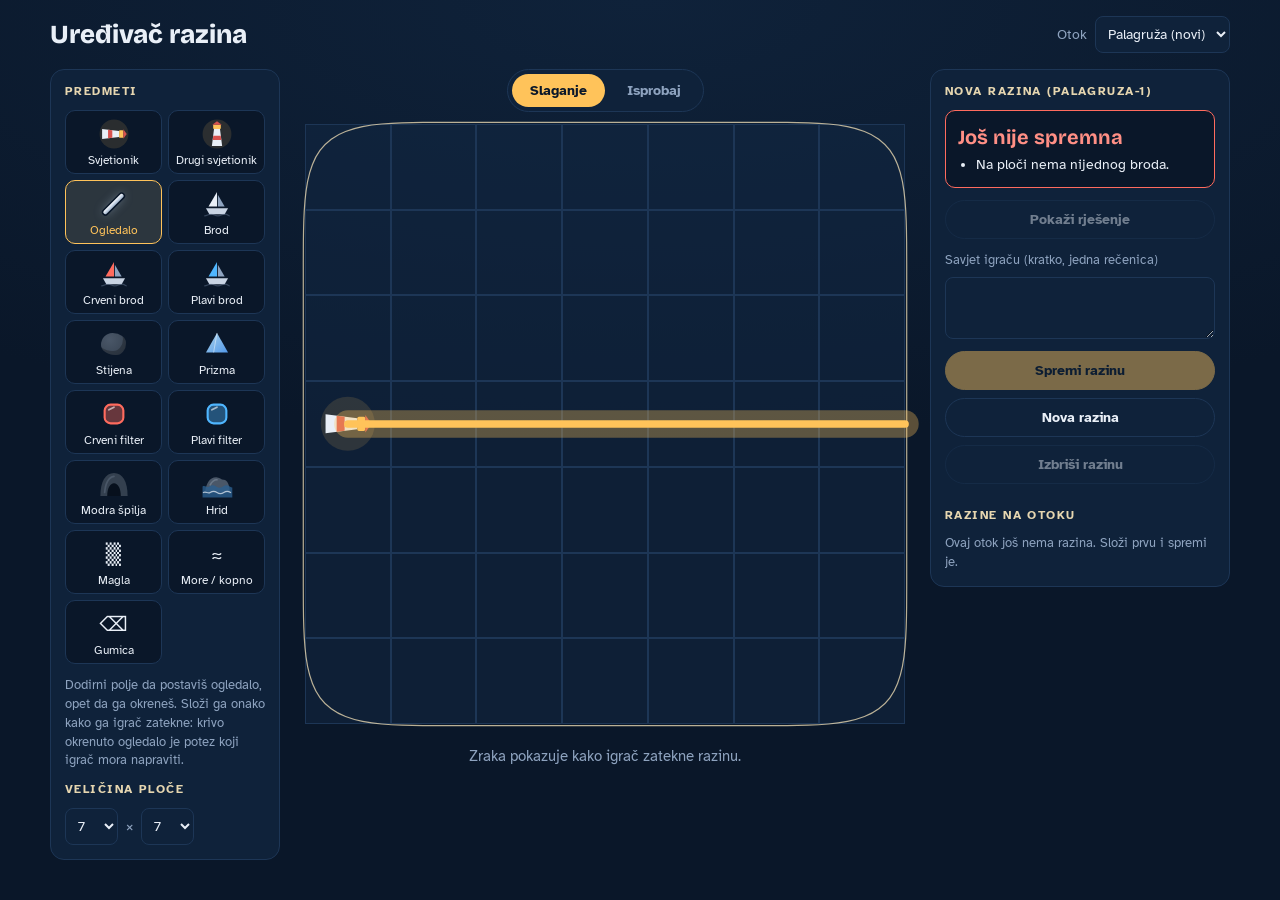
==== tools/urednik.html @ 580f1f71 "Otok Lastovo (dva svjetionika), uređivač razina i pet poboljšanja tijeka igre - Lastovo: 14 razina s" ====
<!doctype html>
<html lang="hr">
<head>
<meta charset="utf-8">
<meta name="viewport" content="width=device-width, initial-scale=1">
<title>Pharos: uređivač razina</title>
<link rel="stylesheet" href="https://fonts.googleapis.com/css2?family=Bricolage+Grotesque:opsz,wght@12..96,600;12..96,800&family=Atkinson+Hyperlegible:wght@400;700&display=swap">
<link rel="stylesheet" href="../style.css">
<style>
/* Tri stupca na računalu (predmeti, ploča, razina), jedan ispod drugog na mobitelu */
body{height:auto;min-height:100%;padding-block:16px 40px}
.ed{max-width:1180px;margin:0 auto;display:flex;flex-direction:column;gap:16px}
.ed-top{display:flex;flex-wrap:wrap;align-items:center;gap:12px 20px}
.ed-top h1{font-size:26px;margin:0;flex:1 1 auto}
.ed-top label{display:flex;align-items:center;gap:8px;color:var(--muted);font-size:14px}
select,textarea{font:inherit;color:var(--foam);background:var(--sea-2);border:1px solid var(--line);border-radius:8px;padding:8px}
.ed-main{display:grid;grid-template-columns:230px minmax(0,1fr) 300px;gap:20px;align-items:start}
.panel{background:var(--sea-2);border:1px solid var(--line);border-radius:14px;padding:14px;display:flex;flex-direction:column;gap:12px;min-width:0}
.panel h2{font:700 12px var(--body);letter-spacing:.12em;text-transform:uppercase;color:var(--sand);margin:0}
.palette{display:grid;grid-template-columns:1fr 1fr;gap:6px}
.tool{display:flex;flex-direction:column;align-items:center;gap:2px;padding:6px 2px;border:1px solid var(--line);border-radius:10px;background:var(--sea);color:var(--foam);font:12px var(--body);cursor:pointer;min-width:0;text-align:center}
.tool:hover{border-color:var(--muted)}
.tool[aria-pressed="true"]{border-color:var(--beam);background:#ffc35a1f;color:var(--beam)}
.tool:focus-visible,.modes button:focus-visible,.lv:focus-visible{outline:2px solid var(--beam);outline-offset:2px}
.tool i{width:34px;height:34px;display:grid;place-items:center;font-style:normal;position:relative}
.tool .icon{width:100%;height:100%}
.tool .mirror{width:80%;height:12%}
.tool .rock{width:74%;height:66%}
.tool .glyph{font-size:20px}
.help{margin:0;color:var(--muted);font-size:13px;line-height:1.45;min-height:5.8em}
.sizes{display:flex;gap:8px;align-items:center;color:var(--muted);font-size:14px}
.modes{display:flex;gap:4px;background:var(--sea-2);border:1px solid var(--line);border-radius:999px;padding:4px;width:max-content;margin:0 auto 12px}
.modes button{border:0;background:none;color:var(--muted);font:700 14px var(--body);padding:8px 18px;border-radius:999px;cursor:pointer}
.modes button[aria-pressed="true"]{background:var(--beam);color:var(--sea)}
.ed-board{position:relative;width:100%;max-width:min(100%,600px);margin:0 auto;touch-action:none;user-select:none}
.ed-grid{position:absolute;inset:0;display:grid}
.ed-grid .cell{cursor:pointer}
.ed-grid .cell:hover{background:#1a3556}
.ed-grid .off{background:none;border:.5px dashed #1d365666}
.ed-grid .off:hover{background:#1d365633}
.ed-grid .afog::before{content:"";position:absolute;inset:0;background:repeating-linear-gradient(45deg,#a9bbd166 0 5px,#a9bbd133 5px 10px);pointer-events:none}
.ed-grid .solve{box-shadow:inset 0 0 0 3px var(--beam)}
.ed-overlay{position:absolute;inset:0;width:100%;height:100%;pointer-events:none;overflow:visible}
.ed-overlay .shore{fill:none;stroke:var(--sand);stroke-width:1.2px;vector-effect:non-scaling-stroke;stroke-opacity:.8}
.ed-overlay polyline{fill:none;stroke-linecap:round;stroke-linejoin:round}
.play-info{margin-top:12px;display:flex;flex-wrap:wrap;gap:10px;align-items:center;justify-content:center;color:var(--muted);min-height:40px;text-align:center}
.play-info b{color:var(--foam)}
.status{border-radius:10px;padding:12px;line-height:1.4;font-size:14px;background:var(--sea);border:1px solid var(--line)}
.status b{display:block;font-family:var(--display);font-size:20px;margin-bottom:2px}
.status.good{border-color:#4f9d6b}.status.good b{color:#7fd39b}
.status.bad{border-color:#ff6b5e}.status.bad b{color:#ff8f85}
.status ul{margin:4px 0 0;padding-left:18px}
textarea{width:100%;resize:vertical;min-height:62px}
.stack{display:flex;flex-direction:column;gap:8px}
.stack .btn{width:100%}
.btn:disabled{opacity:.45;cursor:default}
.levels{display:flex;flex-direction:column;gap:4px;max-height:280px;overflow:auto}
.lv-row{display:flex;gap:4px;align-items:center}
.lv{flex:1;min-width:0;text-align:left;padding:7px 10px;border-radius:8px;border:1px solid var(--line);background:var(--sea);color:var(--foam);font:14px var(--body);cursor:pointer}
.lv[aria-current="true"]{border-color:var(--beam);color:var(--beam)}
.lv small{color:var(--muted)}
.arrow{width:30px;height:32px;border-radius:8px;border:1px solid var(--line);background:var(--sea);color:var(--foam);cursor:pointer;padding:0}
.arrow:disabled{opacity:.3;cursor:default}
.note{margin:0;font-size:13px;color:var(--muted);line-height:1.45}
.note.ok{color:#7fd39b}.note.err{color:#ff8f85}
@media (max-width:980px){ .ed-main{grid-template-columns:1fr} .palette{grid-template-columns:repeat(auto-fill,minmax(74px,1fr))} .help{min-height:0} .ed-center{order:-1} }
</style>
</head>
<body>
<div class="ed">
  <header class="ed-top">
    <h1>Uređivač razina</h1>
    <label>Otok <select id="islandSel"></select></label>
  </header>
  <div class="ed-main">
    <aside class="panel">
      <h2>Predmeti</h2>
      <div class="palette" id="palette"></div>
      <p class="help" id="toolHelp"></p>
      <h2>Veličina ploče</h2>
      <div class="sizes">
        <select id="sizeW" aria-label="Širina"></select> × <select id="sizeH" aria-label="Visina"></select>
      </div>
    </aside>
    <main class="ed-center">
      <div class="modes">
        <button id="modeBuild" aria-pressed="true">Slaganje</button>
        <button id="modePlay" aria-pressed="false">Isprobaj</button>
      </div>
      <div class="ed-board" id="board">
        <div class="ed-grid" id="grid"></div>
        <svg class="ed-overlay" id="coastLayer" preserveAspectRatio="none" aria-hidden="true"></svg>
        <svg class="ed-overlay" id="beamLayer" preserveAspectRatio="none" aria-hidden="true"></svg>
      </div>
      <div class="play-info" id="playInfo"></div>
    </main>
    <aside class="panel">
      <h2 id="levelTitle">Nova razina</h2>
      <div class="status" id="status" aria-live="polite"></div>
      <button class="btn" id="showSol">Pokaži rješenje</button>
      <label class="stack"><span class="note">Savjet igraču (kratko, jedna rečenica)</span>
        <textarea id="hintBox" maxlength="120"></textarea></label>
      <div class="stack">
        <button class="btn primary" id="saveBtn">Spremi razinu</button>
        <button class="btn" id="newBtn">Nova razina</button>
        <button class="btn" id="delBtn">Izbriši razinu</button>
      </div>
      <p class="note" id="saveNote"></p>
      <h2>Razine na otoku</h2>
      <div class="levels" id="levels"></div>
    </aside>
  </div>
</div>
<script src="../js/islands.js"></script>
<script src="../js/engine.js"></script>
<script src="urednik.js"></script>
</body>
</html>
---- style.css ----
*,*::before,*::after{box-sizing:border-box}
body{margin:0}
[hidden]{display:none!important}
:root{padding-top:env(safe-area-inset-top,0px);padding-bottom:env(safe-area-inset-bottom,0px)}

/* Layout: one-screen night harbour — header, square sea grid, controls; beam drawn as SVG over the grid */
:root{
  --sea:#0a1729; --sea-2:#0f223a; --cell:#13294480; --line:#1d3656;
  --beam:#ffc35a; --beam-soft:#ffc35a55; --foam:#e9eff7; --muted:#8ea3bf;
  --stone:#34404f; --stone-hi:#4a5768; --hull:#c9d4e3; --sail:#e9eff7;
  --sand:#e6d6b0; --sand-dim:#e6d6b04d;
  --display:"Bricolage Grotesque", "Trebuchet MS", system-ui, sans-serif;
  --body:"Atkinson Hyperlegible", system-ui, -apple-system, sans-serif;
  color-scheme:dark;
}
html,body{height:100%}
body{background:radial-gradient(120% 70% at 50% 0%, var(--sea-2), var(--sea) 70%);background-color:var(--sea);color:var(--foam);font-family:var(--body);font-size:15px;
  padding-left:max(16px, env(safe-area-inset-left, 0px));padding-right:max(16px, env(safe-area-inset-right, 0px));padding-block:18px;box-sizing:border-box}
.wrap{max-width:460px;margin:0 auto;display:flex;flex-direction:column;gap:16px}
.screen{display:flex;flex-direction:column;gap:16px}
header{display:flex;justify-content:space-between;align-items:flex-end;gap:12px}
.eyebrow{font-size:12px;letter-spacing:.14em;text-transform:uppercase;color:var(--muted)}
h1{font-family:var(--display);font-weight:800;font-size:30px;line-height:1;margin:4px 0 0;text-wrap:balance}
.stats{display:flex;gap:14px;text-align:right;font-variant-numeric:tabular-nums}
.stat b{display:block;font-family:var(--display);font-size:22px;font-weight:600}
.stat span{font-size:11px;letter-spacing:.1em;text-transform:uppercase;color:var(--muted)}
.board{position:relative;width:100%;max-width:100%;border-radius:14px;overflow:hidden;background:var(--sea);
  box-shadow:0 0 0 1px var(--line), 0 20px 50px #0008}
.grid{position:absolute;inset:var(--py,0) var(--px,0);display:grid}
/* Ploča u obliku otoka: mreža odrezana po obali, tanka linija pijeska i iscrtkana linija dubine kao na karti */
.board.shaped{background:none;box-shadow:none;overflow:visible}
.board.shaped .grid{background:var(--sea)}
.cell.off{border-color:transparent}
svg.coast{position:absolute;inset:0;width:100%;height:100%;pointer-events:none;overflow:visible}
.coast .shore{fill:none;stroke:var(--sand);stroke-width:1.2px;vector-effect:non-scaling-stroke;stroke-opacity:.8}
.coast .contour{fill:none;stroke:var(--sand-dim);stroke-width:1px;vector-effect:non-scaling-stroke;stroke-dasharray:3 4}
.cell{border:.5px solid var(--line);background:var(--cell);display:grid;place-items:center;position:relative;padding:0;margin:0;color:inherit;font:inherit}
button.cell{cursor:pointer;-webkit-tap-highlight-color:transparent}
button.cell:hover{background:#1a3556}
button.cell:focus-visible{outline:2px solid var(--beam);outline-offset:-3px}
.mirror{width:78%;height:12%;border-radius:4px;background:linear-gradient(180deg,#f4f8ff,#9fb3cc);box-shadow:0 0 0 1.5px #0a1729, 0 0 10px #bcd3f088;transition:transform .28s cubic-bezier(.3,1.4,.5,1)}
button.cell::after{content:"";position:absolute;width:22%;aspect-ratio:1;border-radius:50%;border:1.5px dashed #8ea3bf66;pointer-events:none}
.rock{width:74%;height:66%;background:radial-gradient(circle at 35% 30%, var(--stone-hi), var(--stone));border-radius:46% 54% 40% 60% / 55% 45% 55% 45%;box-shadow:inset -3px -4px 0 #0004}
.icon{width:76%;height:76%}
.boat{--bc:var(--beam)}
.boat svg{transition:filter .4s}
.boat.lit svg{filter:drop-shadow(0 0 8px var(--bc))}
.boat.lit .sail{fill:var(--bc)}
@media (prefers-reduced-motion:no-preference){ .boat.wrong svg{animation:rock .5s ease-in-out infinite alternate} }
.boat.wrong::before{content:"";position:absolute;inset:14%;border-radius:50%;border:2px solid var(--bc);opacity:.6}
/* Brod dobije svjetlo: zaljulja se. Pobjeda: brodovi uplove uz val oko sebe, zraka zasja jače */
.board.won .beams .glow{stroke-width:.5;opacity:.5}
@media (prefers-reduced-motion:no-preference){
  .boat.arrive svg{animation:bob .7s ease-out}
  .board.won .boat.lit svg{animation:sail 1.2s ease-in-out both}
  .board.won .boat.lit::after{content:"";position:absolute;inset:18%;border-radius:50%;border:2px solid var(--bc);pointer-events:none;animation:ripple 1.1s ease-out both}
  .board.won .beams .glow{animation:swell 1.2s ease-out both}
}
@keyframes bob{30%{transform:translateY(-8%) rotate(-5deg)}65%{transform:translateY(3%) rotate(3deg)}}
@keyframes sail{25%{transform:translate(-4%,-6%) rotate(-5deg) scale(1.08)}55%{transform:translate(3%,2%) rotate(3deg) scale(1.12)}100%{transform:scale(1.1)}}
@keyframes ripple{from{opacity:.9;transform:scale(.6)}to{opacity:0;transform:scale(1.9)}}
@keyframes swell{from{stroke-width:.32;opacity:.33}}
@keyframes rock{from{transform:rotate(-6deg)}to{transform:rotate(6deg)}}
/* Magla: mekani oblaci preko polja; nestanu kad ih zraka dotakne */
.fog .mist{position:absolute;inset:-1px;pointer-events:none;transition:opacity .8s ease;
  background:radial-gradient(60% 45% at 30% 35%,#c9d4e3b3,#c9d4e300 70%),radial-gradient(55% 50% at 72% 62%,#a9bbd1a6,#a9bbd100 70%),#8ea3bf59;
  -webkit-backdrop-filter:blur(4px);backdrop-filter:blur(4px)}
.fog.clear .mist{opacity:0}
button.cell:disabled{cursor:default}
button.cell:disabled::after{display:none}
@media (prefers-reduced-motion:no-preference){ .fog:not(.clear) .mist{animation:mist 7s ease-in-out infinite alternate} }
@keyframes mist{to{background-position:12% 8%,-10% -6%,0 0}}
/* Hrid: u plimi je kamen pod morem (blijed, more visoko), u oseci izroni */
.reef .stone{opacity:.28;transition:opacity .5s}
.reef .sea,.reef .foam{transform:translateY(-5px);transition:transform .6s ease}
.reef.up .stone{opacity:1}
.reef.up .sea,.reef.up .foam{transform:translateY(4px)}
.tide{margin:0;font-size:13px;color:var(--muted);line-height:1.45;padding:8px 12px;border-radius:10px;background:#2b5f8f26;border:1px solid #2b5f8f66}
.tide b{color:#7fbfff}
.tide.low{background:#4a576826;border-color:var(--line)}
.tide.low b{color:var(--sand)}
/* Pomoć: označeno ogledalo pulsira toplim prstenom */
button.cell.hinted{box-shadow:inset 0 0 0 2px var(--beam)}
@media (prefers-reduced-motion:no-preference){ button.cell.hinted{animation:hintPulse 1.1s ease-in-out infinite} }
@keyframes hintPulse{50%{box-shadow:inset 0 0 0 2px var(--beam),inset 0 0 18px #ffc35a66}}
.cave .mouth{transition:fill .4s}
.cave svg{transition:filter .4s}
.cave.lit .mouth{fill:#2f8fe0}
.cave.lit svg{filter:drop-shadow(0 0 6px #4fb6ff)}
svg.beams{position:absolute;inset:var(--py,0) var(--px,0);width:calc(100% - 2*var(--px,0%));height:calc(100% - 2*var(--py,0%));pointer-events:none;overflow:visible}
.beams polyline{fill:none;stroke-linecap:round;stroke-linejoin:round}
.glow{stroke-width:.32;opacity:.33}
.core{stroke-width:.09}
@media (prefers-reduced-motion:no-preference){ .core{animation:flicker 2.4s ease-in-out infinite} }
@keyframes flicker{50%{opacity:.82}}
.hint{color:var(--muted);line-height:1.45;margin:0;min-height:2.9em}
/* Ekran razine: HUD gore, ploča okomito centrirana i gotovo od ruba do ruba, savjet i pomoć dolje */
html,body{overflow-x:clip}
#game.screen{min-height:calc(100dvh - 36px);gap:12px}
.hud{align-items:center}
.hud h1{font-size:24px}
.hud-right{display:flex;align-items:center;gap:8px}
.count{display:flex;flex-direction:column;align-items:flex-end;margin-right:2px;font-variant-numeric:tabular-nums}
.count b{font-family:var(--display);font-size:22px;font-weight:600;line-height:1}
.count small{font-size:14px;color:var(--muted)}
.count>span{font-size:10px;letter-spacing:.1em;text-transform:uppercase;color:var(--muted)}
.stage{flex:1;display:flex;align-items:center;justify-content:center;margin-inline:calc(-1 * max(16px, env(safe-area-inset-left, 0px)))}
@media (min-width:500px){ .stage{margin-inline:0} }
.stage .board{width:100%}
.below{display:flex;flex-direction:column;align-items:center;gap:10px;text-align:center}
.below .tide{text-align:left;width:100%}
.btn.help{display:inline-flex;align-items:center;gap:6px;padding:8px 14px;font-size:13px}
.pause-btns{display:flex;flex-direction:column;gap:10px}
.tip{text-align:center}
.tip h2{margin-bottom:8px}
.tip p{margin:0 0 16px}
.tip-icon{width:76px;height:76px;margin:0 auto 10px;border-radius:20px;background:var(--cell);border:1px solid var(--line);display:grid;place-items:center;overflow:hidden}
.tip-icon .icon{width:80%;height:80%}
.tip-icon .mirror{width:70%;height:10%}
.tip-icon .fog-chip{display:block;width:100%;height:100%;background:radial-gradient(60% 45% at 30% 35%,#c9d4e3b3,#c9d4e300 70%),radial-gradient(55% 50% at 72% 62%,#a9bbd1a6,#a9bbd100 70%),#8ea3bf59}
.controls{display:flex;gap:10px;align-items:center;justify-content:space-between;flex-wrap:wrap}
.btn{font-family:var(--body);font-weight:700;font-size:14px;border-radius:999px;padding:10px 18px;border:1px solid var(--line);background:var(--sea-2);color:var(--foam);cursor:pointer}
.btn:hover{border-color:var(--muted)}
.btn:focus-visible{outline:2px solid var(--beam);outline-offset:2px}
.btn.primary{background:var(--beam);color:var(--sea);border-color:var(--beam)}
.dots{display:flex;flex-wrap:wrap;gap:8px;flex:1 1 100%}
.dot{width:30px;height:30px;border-radius:50%;border:1px solid var(--line);background:transparent;color:var(--muted);font:700 12px var(--body);cursor:pointer}
.dot.cur{border-color:var(--beam);color:var(--beam)}
.dot.done{background:#ffc35a22;color:var(--beam)}
.dot:disabled{opacity:.35;cursor:default}
.win{position:absolute;inset:0;display:grid;place-items:center;background:#0a1729d9;backdrop-filter:blur(3px);text-align:center;padding:20px}
.win h2{font-family:var(--display);font-weight:800;font-size:26px;margin:0 0 6px}
.win p{margin:0 0 14px;color:var(--muted)}
.stars{font-size:30px;letter-spacing:6px;color:var(--beam);margin-bottom:14px}
.stars .off{color:#ffffff22}
.legend{display:flex;gap:16px;flex-wrap:wrap;font-size:12px;color:var(--muted)}
.legend i{display:inline-block;width:10px;height:10px;border-radius:2px;margin-right:6px;vertical-align:-1px}

/* Karta: pomorska karta u liniji boje pijeska na mornarsko plavoj; jedina topla boja je svjetlo */
/* Početni izbornik: cijeli ekran, logo s lampom, gumbi, valovi linijom pijeska */
.start{position:fixed;inset:0;z-index:5;display:grid;place-items:center;overflow:hidden;padding:24px 16px calc(24px + env(safe-area-inset-bottom,0px));
  background:radial-gradient(120% 70% at 50% 0%, var(--sea-2), var(--sea) 70%);background-color:var(--sea)}
.start-inner{position:relative;z-index:1;width:min(100%,420px);display:flex;flex-direction:column;align-items:center;gap:16px;text-align:center}
.logo-wrap{position:relative;width:min(94%,380px)}
.logo{display:block;width:100%;height:auto;position:relative}
.lamp,.sweep{position:absolute;left:12.6%;top:39.1%;pointer-events:none}
.lamp{width:30%;aspect-ratio:1;translate:-50% -50%;border-radius:50%;background:radial-gradient(circle,#fff6d8 0 5%,#ffc35a88 16%,#ffc35a00 62%)}
.sweep{width:260vmax;height:44vmax;translate:0 -50%;transform-origin:0 50%;rotate:-6deg;opacity:0;
  clip-path:polygon(0 49.5%,100% 0,100% 100%,0 50.5%);background:linear-gradient(90deg,#ffe2a0dd,#ffc35a44 25%,#ffc35a00 55%)}
.tagline{margin:0;color:var(--sand);font-size:15px}
.menu{display:flex;flex-direction:column;gap:10px;width:min(100%,260px)}
.btn.big{font-size:17px;padding:14px 18px}
.progress{margin:0;min-height:1.2em;color:var(--muted);font-size:13px;font-variant-numeric:tabular-nums}
.waves{position:absolute;left:-10%;bottom:7%;width:120%;height:60px}
.waves path{fill:none;stroke:var(--sand-dim);stroke-width:1;vector-effect:non-scaling-stroke}
@media (prefers-reduced-motion:no-preference){
  .lamp{animation:flicker 2.4s ease-in-out infinite}
  .waves{animation:drift 9s ease-in-out infinite alternate}
  .intro .lamp{animation:lampOn .7s .2s both, flicker 2.4s 1s ease-in-out infinite}
  .intro .sweep{animation:sweep 1.7s .35s cubic-bezier(.45,0,.2,1) both}
  .intro .logo{animation:logoIn .7s 1.35s ease-out both}
  .intro .tagline{animation:rise .5s 1.9s both}
  .intro .menu>*{animation:rise .5s 2s both}
  .intro .menu>:nth-child(2){animation-delay:2.1s}
  .intro .menu>:nth-child(3){animation-delay:2.2s}
  .intro .menu>:nth-child(4){animation-delay:2.3s}
  .intro .menu>:nth-child(5){animation-delay:2.4s}
  .intro .menu>:nth-child(6){animation-delay:2.5s}
  .intro .progress{animation:rise .5s 2.6s both}
  .intro .waves{animation:fadeIn 1.2s .6s both, drift 9s 1.8s ease-in-out infinite alternate}
}
@keyframes lampOn{from{opacity:0;scale:.2}to{opacity:1;scale:1}}
@keyframes sweep{0%{rotate:-200deg;opacity:0}15%{opacity:.9}75%{rotate:-6deg;opacity:.9}100%{rotate:-6deg;opacity:0}}
@keyframes logoIn{from{opacity:0;scale:.94;filter:blur(4px)}to{opacity:1;scale:1;filter:none}}
@keyframes rise{from{opacity:0;translate:0 12px}to{opacity:1;translate:0 0}}
@keyframes fadeIn{from{opacity:0}}
@keyframes drift{to{translate:-6% 0}}

/* Prozori "Kako se igra" i "O igri" */
.sheet{width:min(100% - 32px,400px);max-height:85dvh;border:1px solid var(--line);border-radius:16px;background:var(--sea-2);color:var(--foam);padding:20px;font-family:var(--body)}
.sheet::backdrop{background:#0a1729cc;backdrop-filter:blur(2px)}
.sheet h2{font-family:var(--display);font-weight:800;font-size:24px;margin:0 0 14px}
.sheet p{margin:0 0 10px;color:var(--muted);line-height:1.5}
.sheet .credit{color:var(--sand);margin-bottom:16px}
.switches{display:flex;flex-direction:column;gap:4px;margin:0 0 18px}
.switch{display:flex;align-items:center;justify-content:space-between;gap:14px;padding:10px 0;border-bottom:.5px solid var(--line);cursor:pointer;color:var(--muted);font-size:13px;line-height:1.35}
.switch b{display:block;color:var(--foam);font-size:15px}
.switch input{appearance:none;flex:none;width:46px;height:28px;border-radius:999px;background:var(--line);position:relative;cursor:pointer;margin:0;transition:background .2s}
.switch input::after{content:"";position:absolute;top:3px;left:3px;width:22px;height:22px;border-radius:50%;background:var(--foam);transition:translate .2s}
.switch input:checked{background:var(--beam)}
.switch input:checked::after{translate:18px 0;background:var(--sea)}
.switch input:focus-visible{outline:2px solid var(--beam);outline-offset:2px}
.rules{list-style:none;padding:0;margin:0 0 18px;display:flex;flex-direction:column;gap:12px}
.rules li{display:flex;gap:12px;align-items:center;line-height:1.4;color:var(--muted)}
.rules b{color:var(--foam)}
.rules i{flex:none;width:36px;height:36px;border-radius:8px;background:var(--cell);border:.5px solid var(--line);display:grid;place-items:center;font-style:normal;color:var(--beam);font-size:18px}
.rules i .icon{width:84%;height:84%}
.rules i .fog-chip{width:100%;height:100%;border-radius:8px;background:radial-gradient(60% 45% at 30% 35%,#c9d4e3b3,#c9d4e300 70%),radial-gradient(55% 50% at 72% 62%,#a9bbd1a6,#a9bbd100 70%),#8ea3bf59}
.rules i .bulb,#helpBtn svg{width:18px;height:18px;fill:none;stroke:var(--beam);stroke-width:1.8;stroke-linecap:round;stroke-linejoin:round}
.rules i .reef-up .stone{opacity:1}
.ctrl-btns{display:flex;gap:8px;flex-wrap:wrap}
#helpBtn{display:inline-flex;align-items:center;gap:6px}
.rules i .mirror{width:80%;height:13%}
.titlebar{display:flex;align-items:flex-end;gap:10px}
.back{width:40px;height:40px;border-radius:50%;border:1px solid var(--line);background:transparent;color:var(--foam);cursor:pointer;flex:none;padding:0;display:grid;place-items:center;-webkit-tap-highlight-color:transparent}
.back svg{width:20px;height:20px;fill:none;stroke:currentColor;stroke-width:2;stroke-linecap:round;stroke-linejoin:round}
.back:hover{border-color:var(--muted)}
.back:focus-visible{outline:2px solid var(--beam);outline-offset:2px}
.chart{position:relative;border-radius:14px;overflow:hidden;background:var(--sea);box-shadow:0 0 0 1px var(--line), 0 20px 50px #0008}
/* Oblaci magle rata i sloj iznad njih ne hvataju dodire: dodir prolazi do otkrivenih otoka */
#fogMap,.fog-old,.chart #chartTop{position:absolute;inset:0;width:100%;height:100%;pointer-events:none}
/* Proslava osvijetljenog otoka: stara magla polako nestane i otkrije novi otok, a svjetionik bljesne */
.fog-old{animation:fogLift 2.6s .5s ease-in-out both}
@keyframes fogLift{to{opacity:0}}
.isle .burst{fill:none;stroke:var(--beam);stroke-width:1;opacity:0;pointer-events:none;transform-box:fill-box;transform-origin:center}
@media (prefers-reduced-motion:no-preference){
  .isle.just-lit .burst{animation:burst 1.8s ease-out 2}
  .isle.just-lit .lamp{transform-box:fill-box;transform-origin:center;animation:lampBurst 1.8s ease-out}
}
@keyframes burst{from{opacity:.9;transform:scale(.4)}to{opacity:0;transform:scale(5)}}
@keyframes lampBurst{30%{transform:scale(3.2)}}
.ghost{fill:var(--sea-2);stroke:var(--sand-dim);stroke-width:.6;stroke-linejoin:round;pointer-events:none}
#chartTop .osm-bg{fill:#0a1729cc}
#chartTop .osm{fill:var(--sand)}
.chart svg{display:block;width:100%;height:auto}
.grat line{stroke:var(--line);stroke-width:.6}
#hatch line{stroke:var(--sand-dim);stroke-width:.7}
.coast{fill:url(#hatch);stroke:var(--sand);stroke-width:.6;stroke-opacity:.7;stroke-linejoin:round}
.chart .osm{fill:var(--sand-dim);font:9px var(--body)}
.rose path{fill:none;stroke:var(--sand-dim);stroke-width:.8}
.rose text{fill:var(--sand-dim);font:700 9px var(--body);text-anchor:middle}
.isle{cursor:pointer;outline:none}
.isle .hit{fill:transparent;stroke:transparent;stroke-width:7;stroke-linejoin:round}
.isle .land,.isle .contour,.isle .lamp{pointer-events:none}
.isle .contour{fill:none;stroke:var(--sand-dim);stroke-width:.7;stroke-dasharray:2 3;stroke-linejoin:round}
.isle .land{fill:var(--sea-2);stroke:var(--sand);stroke-width:.9;stroke-linejoin:round}
.isle text{fill:var(--sand);font:700 10px var(--body);text-anchor:middle;letter-spacing:.04em}
/* Osvijetljeni otoci trajno svijetle zlatno */
.isle.done .land{fill:#ffc35a40;stroke:var(--beam);filter:drop-shadow(0 0 3px #ffc35acc) drop-shadow(0 0 8px #ffc35a66)}
.isle.done .contour{stroke:#ffc35a80}
.isle.done text{fill:var(--beam)}
.isle.done .lamp{filter:drop-shadow(0 0 6px var(--beam)) drop-shadow(0 0 12px var(--beam))}
.isle .lamp{fill:var(--beam);filter:drop-shadow(0 0 4px var(--beam))}
.isle.sel .contour,.isle:focus-visible .contour{stroke:var(--beam);stroke-width:1.2;stroke-dasharray:none}
@media (prefers-reduced-motion:no-preference){ .isle.open .lamp{animation:flicker 2.4s ease-in-out infinite} }
/* Karta otoka: obris otoka, plićak oko njega i staza razina uz obalu */
.isle-wrap{position:relative;width:100%;border-radius:14px;background:var(--sea);box-shadow:0 0 0 1px var(--line),0 20px 50px #0008}
.isle-svg{position:absolute;inset:0;width:100%;height:100%;overflow:visible}
.isle-shallow{fill:none;stroke:#e6d6b012;stroke-linejoin:round}
.isle-land{fill:var(--sea-2);stroke:var(--sand);stroke-linejoin:round}
.route{fill:none;stroke:var(--sand-dim);stroke-linecap:round;stroke-linejoin:round}
.route.lit{stroke:var(--beam);stroke-dasharray:none;opacity:.8}
.isle-marks{position:absolute;inset:0}
.mk{position:absolute;translate:-50% -50%;width:36px;height:36px;border-radius:50%;padding:0;border:1.5px solid var(--sand-dim);background:var(--sea);color:var(--muted);font:700 13px var(--body);cursor:pointer;display:grid;place-items:center;-webkit-tap-highlight-color:transparent}
.mk small{position:absolute;top:100%;left:50%;translate:-50% 1px;font-size:9px;letter-spacing:1px;color:var(--beam);white-space:nowrap}
.mk.done{background:var(--beam);border-color:var(--beam);color:var(--sea)}
.mk.cur{border-color:var(--beam);color:var(--beam);box-shadow:0 0 0 4px #ffc35a2e}
.mk:disabled{opacity:.45;cursor:default}
.mk:focus-visible{outline:2px solid var(--beam);outline-offset:3px}
@media (prefers-reduced-motion:no-preference){ .mk.cur{animation:beacon 1.8s ease-in-out infinite} }
@keyframes beacon{50%{box-shadow:0 0 0 8px #ffc35a14}}
#isleFact{margin:0}
.fact.locked{border-left-style:dashed;border-left-color:var(--sand-dim);color:var(--muted)}
.fact.locked b{color:var(--sand)}
.isle-sec{display:flex;flex-direction:column;gap:10px}
.mechs{display:flex;flex-wrap:wrap;gap:8px}
.mech{display:inline-flex;align-items:center;gap:8px;padding:6px 12px 6px 6px;border-radius:999px;background:var(--sea-2);border:1px solid var(--line);font-size:14px;color:var(--foam)}
.mech i{width:28px;height:28px;border-radius:50%;background:var(--cell);display:grid;place-items:center;overflow:hidden;font-style:normal}
.mech i .icon{width:86%;height:86%}
.mech i .mirror{width:70%;height:12%}
.mech i .fog-chip{display:block;width:100%;height:100%;background:radial-gradient(60% 45% at 30% 35%,#c9d4e3b3,#c9d4e300 70%),radial-gradient(55% 50% at 72% 62%,#a9bbd1a6,#a9bbd100 70%),#8ea3bf59}
.mech i{position:relative}
.mech.locked{color:var(--muted);border-style:dashed}
.mech.locked i>*:not(.lock){filter:grayscale(1) brightness(.25)}
.mech .lock{position:absolute;inset:6px;width:auto;height:auto;fill:none;stroke:var(--sand);stroke-width:2;stroke-linecap:round}
.mech b{font-size:10px;letter-spacing:.1em;text-transform:uppercase;color:var(--sea);background:var(--beam);border-radius:999px;padding:2px 6px}
.next-isle{display:flex;align-items:center;gap:14px;width:100%;text-align:left;padding:14px;border-radius:14px;border:1px solid var(--line);background:var(--sea-2);color:var(--foam);font:inherit;cursor:pointer}
.next-isle:disabled{cursor:default}
.next-isle:not(:disabled):hover{border-color:var(--muted)}
.next-isle:focus-visible{outline:2px solid var(--beam);outline-offset:2px}
.next-isle>svg:first-child{flex:none;width:64px;height:44px}
.next-isle>svg:first-child path{fill:var(--sea);stroke:var(--sand);stroke-linejoin:round}
.next-isle .fog-thumb{flex:none;width:64px;height:44px;border-radius:10px;background:radial-gradient(45% 55% at 30% 40%,#e4e8ec,#e4e8ec00 75%),radial-gradient(50% 60% at 72% 62%,#b6bec7,#b6bec700 75%),radial-gradient(40% 50% at 60% 25%,#58627099,#58627000 75%),#7d8896}
.next-isle>span:not(.fog-thumb){display:flex;flex-direction:column;gap:2px;flex:1;min-width:0}
.next-isle b{font-family:var(--display);font-size:20px;font-weight:800}
.next-isle small{color:var(--muted);font-size:13px}
.next-isle .go{flex:none;width:22px;height:22px;fill:none;stroke:var(--beam);stroke-width:2;stroke-linecap:round;stroke-linejoin:round}
/* Kolekcija svjetionika */
.lh-intro{margin:0;color:var(--muted)}
.lh-grid{display:grid;grid-template-columns:repeat(2,minmax(0,1fr));gap:12px}
.lh-card{display:flex;flex-direction:column;gap:4px;padding:10px;border-radius:14px;border:1px solid var(--line);background:var(--sea-2);color:var(--foam);font:inherit;text-align:left;cursor:pointer;min-width:0}
.lh-card:not(.locked):hover{border-color:var(--muted)}
.lh-card:focus-visible{outline:2px solid var(--beam);outline-offset:2px}
.lh-art{display:block;width:100%;height:auto;border-radius:10px;background:linear-gradient(#0f2a48,#16365a 70%)}
.lh-card.locked{cursor:default}
.lh-card.locked .lh-art{filter:grayscale(1) brightness(.32) contrast(1.2)}
.lh-name{font-family:var(--display);font-weight:800;font-size:16px;margin-top:4px}
.lh-sub{font-size:12px;color:var(--muted)}
.lh-card.locked .lh-name{color:var(--muted);letter-spacing:.2em}
.lh-more{grid-column:1/-1;font-size:13px;color:var(--muted);text-align:center;padding:10px;border:1px dashed var(--line);border-radius:12px}
.lh-dlg{padding:16px}
.lh-body{display:flex;flex-direction:column;gap:8px;margin-bottom:14px}
.lh-body h2{margin:0}
.lh-body p{margin:0}
.lh-note{color:var(--sand)!important;font-size:14px;border-left:2px solid var(--sand-dim);padding-left:10px}
.lh-facts{display:grid;grid-template-columns:1fr 1fr;gap:8px 12px;margin:4px 0 0}
.lh-facts dt{font-size:11px;letter-spacing:.1em;text-transform:uppercase;color:var(--sand)}
.lh-facts dd{margin:0;font-size:14px;color:var(--foam)}
.lh-src{font-size:12px}
.lh-src a{color:var(--beam)}
#mapLights>svg:first-child{width:40px;height:60px}
#mapLights>svg.dim{filter:grayscale(1) brightness(.4)}
.win-light{display:flex;align-items:center;gap:12px;margin:0 auto 14px;padding:8px 14px 8px 8px;border-radius:12px;border:1px solid var(--beam);background:#ffc35a14;color:var(--foam);font:inherit;text-align:left;cursor:pointer}
.win-light svg{width:36px;height:54px;flex:none}
.win-light small{display:block;font-size:11px;letter-spacing:.08em;text-transform:uppercase;color:var(--beam)}
.win-light b{font-family:var(--display);font-size:16px}
.win-btns{display:flex;flex-direction:column;gap:8px;align-items:center}
.card{background:var(--sea-2);border:1px solid var(--line);border-radius:14px;padding:16px;display:flex;flex-direction:column;gap:8px;align-items:flex-start}
.card h2{font-family:var(--display);font-weight:800;font-size:24px;margin:0}
.card p{margin:0;color:var(--muted);line-height:1.45}
.card .btn{margin-top:4px}
.fact{border-left:2px solid var(--beam);padding:2px 0 2px 12px;color:var(--sand);line-height:1.45;text-align:left;margin:0 0 14px}
.fact b{display:block;font-size:11px;letter-spacing:.14em;text-transform:uppercase;color:var(--beam);margin-bottom:2px}
.card .fact{margin:0}
.card.end{border-color:var(--beam);background:#ffc35a14}
/* Postavke: čuvanje napretka */
.keep{margin:0 0 18px;display:flex;flex-direction:column;gap:8px}
.keep p{margin:0;font-size:13px}
#backupCode{width:100%;font:13px ui-monospace,monospace;color:var(--foam);background:var(--sea);border:1px solid var(--line);border-radius:8px;padding:8px;resize:none;word-break:break-all;margin-bottom:10px}
#backupNote{min-height:1.5em;color:var(--sand)}
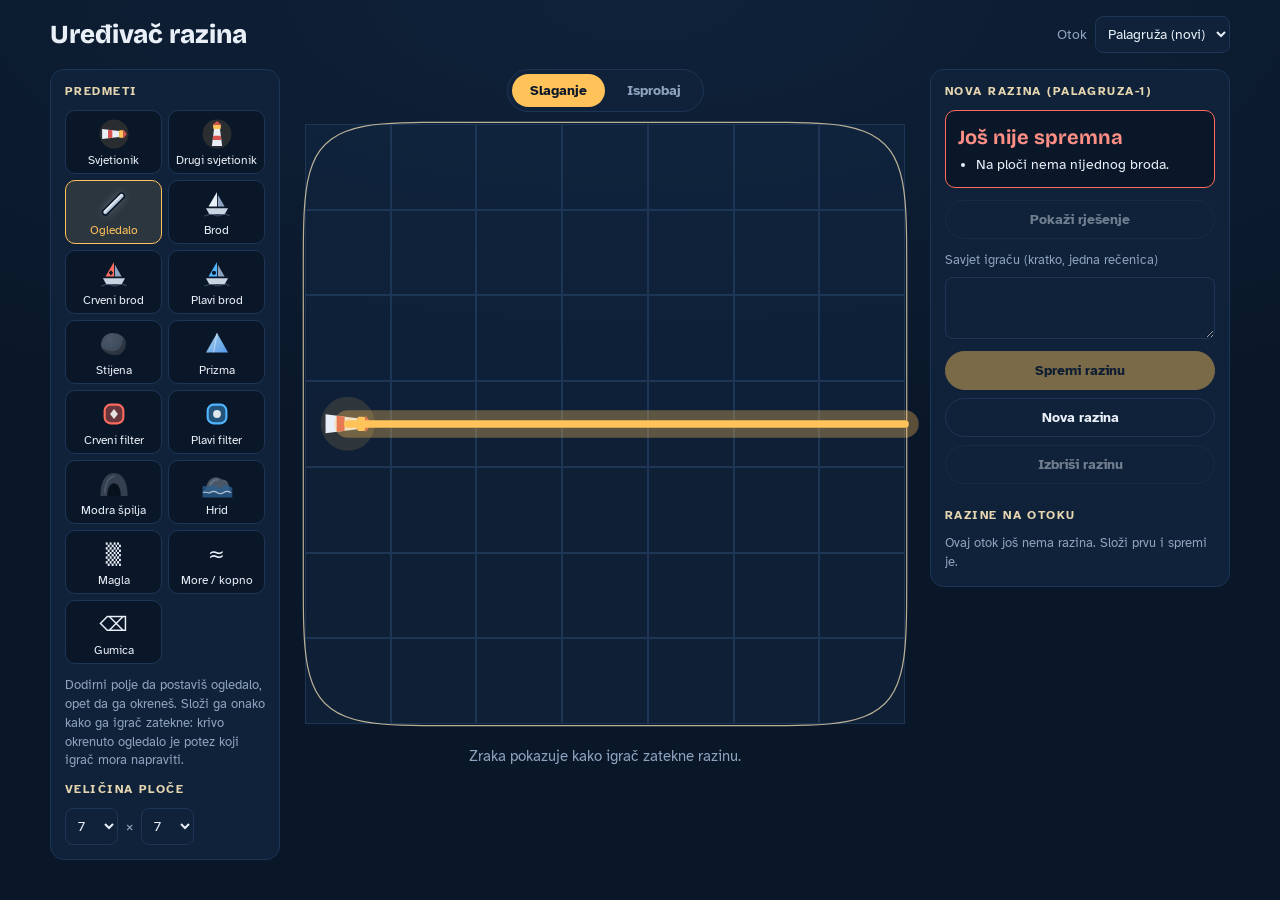
==== commit 863ffc32: "Tehnička poboljšanja: manji logo, fontovi u projektu, slika za dijeljenje, statistika - Logo kao Web" ====
--- a/tools/urednik.html
+++ b/tools/urednik.html
@@ -4,7 +4,6 @@
 <meta charset="utf-8">
 <meta name="viewport" content="width=device-width, initial-scale=1">
 <title>Pharos: uređivač razina</title>
-<link rel="stylesheet" href="https://fonts.googleapis.com/css2?family=Bricolage+Grotesque:opsz,wght@12..96,600;12..96,800&family=Atkinson+Hyperlegible:wght@400;700&display=swap">
 <link rel="stylesheet" href="../style.css">
 <style>
 /* Tri stupca na računalu (predmeti, ploča, razina), jedan ispod drugog na mobitelu */
--- a/style.css
+++ b/style.css
@@ -1,5 +1,14 @@
+/* Fontovi su u projektu (assets/fonts), pa igra ne ovisi o tuđem poslužitelju. "ext" su slova č, ć, š, ž, đ */
+@font-face{font-family:"Atkinson Hyperlegible";font-weight:400;font-display:swap;src:url(assets/fonts/atkinson-400-latin.woff2) format("woff2");unicode-range:U+0000-00FF,U+0131,U+0152-0153,U+02BB-02BC,U+02C6,U+02DA,U+02DC,U+2000-206F,U+20AC,U+2122,U+2191,U+2193,U+2212,U+2215,U+FEFF,U+FFFD}
+@font-face{font-family:"Atkinson Hyperlegible";font-weight:400;font-display:swap;src:url(assets/fonts/atkinson-400-ext.woff2) format("woff2");unicode-range:U+0100-02BA,U+02BD-02C5,U+02C7-02CC,U+02CE-02D7,U+02DD-02FF,U+1E00-1E9F,U+20A0-20AB,U+20AD-20C4}
+@font-face{font-family:"Atkinson Hyperlegible";font-weight:700;font-display:swap;src:url(assets/fonts/atkinson-700-latin.woff2) format("woff2");unicode-range:U+0000-00FF,U+0131,U+0152-0153,U+02BB-02BC,U+02C6,U+02DA,U+02DC,U+2000-206F,U+20AC,U+2122,U+2191,U+2193,U+2212,U+2215,U+FEFF,U+FFFD}
+@font-face{font-family:"Atkinson Hyperlegible";font-weight:700;font-display:swap;src:url(assets/fonts/atkinson-700-ext.woff2) format("woff2");unicode-range:U+0100-02BA,U+02BD-02C5,U+02C7-02CC,U+02CE-02D7,U+02DD-02FF,U+1E00-1E9F,U+20A0-20AB,U+20AD-20C4}
+@font-face{font-family:"Bricolage Grotesque";font-weight:600 800;font-stretch:100%;font-display:swap;src:url(assets/fonts/bricolage-latin.woff2) format("woff2");unicode-range:U+0000-00FF,U+0131,U+0152-0153,U+02BB-02BC,U+02C6,U+02DA,U+02DC,U+2000-206F,U+20AC,U+2122,U+2191,U+2193,U+2212,U+2215,U+FEFF,U+FFFD}
+@font-face{font-family:"Bricolage Grotesque";font-weight:600 800;font-stretch:100%;font-display:swap;src:url(assets/fonts/bricolage-ext.woff2) format("woff2");unicode-range:U+0100-02BA,U+02BD-02C5,U+02C7-02CC,U+02CE-02D7,U+02DD-02FF,U+1E00-1E9F,U+20A0-20AB,U+20AD-20C4}
+
 *,*::before,*::after{box-sizing:border-box}
-body{margin:0}
+/* touch-action: brzi dvostruki dodir (npr. dvaput na isto ogledalo) ne smije zumirati stranicu */
+body{margin:0;touch-action:manipulation}
 [hidden]{display:none!important}
 :root{padding-top:env(safe-area-inset-top,0px);padding-bottom:env(safe-area-inset-bottom,0px)}
 
@@ -106,10 +115,27 @@
 .count>span{font-size:10px;letter-spacing:.1em;text-transform:uppercase;color:var(--muted)}
 .stage{flex:1;display:flex;align-items:center;justify-content:center;margin-inline:calc(-1 * max(16px, env(safe-area-inset-left, 0px)))}
 @media (min-width:500px){ .stage{margin-inline:0} }
-.stage .board{width:100%}
+/* Ploča je široka koliko stane, ali nikad viša od zaslona (niski mobiteli) */
+.stage .board{width:min(100%, calc((100dvh - 250px) * var(--ar,1)))}
 .below{display:flex;flex-direction:column;align-items:center;gap:10px;text-align:center}
 .below .tide{text-align:left;width:100%}
-.btn.help{display:inline-flex;align-items:center;gap:6px;padding:8px 14px;font-size:13px}
+.below-btns{display:flex;gap:8px;flex-wrap:wrap;justify-content:center}
+.btn.help{display:inline-flex;align-items:center;gap:6px;min-height:44px;padding:8px 14px;font-size:13px}
+.btn.help svg{width:18px;height:18px;fill:none;stroke:var(--beam);stroke-width:1.8;stroke-linecap:round;stroke-linejoin:round}
+.btn.help:disabled{opacity:.4;cursor:default}
+#helpCount{min-width:20px;height:20px;border-radius:999px;background:var(--beam);color:var(--sea);font-size:12px;display:grid;place-items:center;margin-left:2px}
+#helpBtn.empty #helpCount{background:var(--line);color:var(--muted)}
+.hud h1,.hud .eyebrow{white-space:nowrap}
+@media (max-width:350px){ .hud h1{font-size:20px} .hud .back{width:40px;height:40px} .hud-right{gap:6px} }
+/* Položen mobitel je prenizak za ploču: zamoli igrača da ga uspravi */
+@media (orientation:landscape) and (max-height:480px){
+  body::after{content:"Okreni mobitel uspravno za igru.";position:fixed;inset:0;z-index:50;display:grid;place-items:center;padding:24px;text-align:center;background:var(--sea);color:var(--sand);font:700 18px var(--body)}
+}
+.gold-note{margin:0;color:var(--muted);font-size:14px}
+.gold-note.got{color:var(--beam)}
+.lh-gold{font-size:12px;font-weight:700;color:var(--beam)}
+.lh-gold.dim{font-weight:400;color:var(--muted)}
+.lh-card.gold{border-color:var(--beam);box-shadow:0 0 14px #ffc35a44}
 .pause-btns{display:flex;flex-direction:column;gap:10px}
 .tip{text-align:center}
 .tip h2{margin-bottom:8px}
@@ -202,7 +228,7 @@
 #helpBtn{display:inline-flex;align-items:center;gap:6px}
 .rules i .mirror{width:80%;height:13%}
 .titlebar{display:flex;align-items:flex-end;gap:10px}
-.back{width:40px;height:40px;border-radius:50%;border:1px solid var(--line);background:transparent;color:var(--foam);cursor:pointer;flex:none;padding:0;display:grid;place-items:center;-webkit-tap-highlight-color:transparent}
+.back{width:44px;height:44px;border-radius:50%;border:1px solid var(--line);background:transparent;color:var(--foam);cursor:pointer;flex:none;padding:0;display:grid;place-items:center;-webkit-tap-highlight-color:transparent}
 .back svg{width:20px;height:20px;fill:none;stroke:currentColor;stroke-width:2;stroke-linecap:round;stroke-linejoin:round}
 .back:hover{border-color:var(--muted)}
 .back:focus-visible{outline:2px solid var(--beam);outline-offset:2px}
@@ -234,13 +260,14 @@
 .isle .land,.isle .contour,.isle .lamp{pointer-events:none}
 .isle .contour{fill:none;stroke:var(--sand-dim);stroke-width:.7;stroke-dasharray:2 3;stroke-linejoin:round}
 .isle .land{fill:var(--sea-2);stroke:var(--sand);stroke-width:.9;stroke-linejoin:round}
-.isle text{fill:var(--sand);font:700 10px var(--body);text-anchor:middle;letter-spacing:.04em}
+.isle text{fill:var(--sand);font:700 10px var(--body);font-size:calc(11px * var(--tz,1));text-anchor:middle;letter-spacing:.04em;paint-order:stroke;stroke:var(--sea);stroke-width:2.5px;stroke-linejoin:round}
 /* Osvijetljeni otoci trajno svijetle zlatno */
 .isle.done .land{fill:#ffc35a40;stroke:var(--beam);filter:drop-shadow(0 0 3px #ffc35acc) drop-shadow(0 0 8px #ffc35a66)}
 .isle.done .contour{stroke:#ffc35a80}
 .isle.done text{fill:var(--beam)}
 .isle.done .lamp{filter:drop-shadow(0 0 6px var(--beam)) drop-shadow(0 0 12px var(--beam))}
-.isle .lamp{fill:var(--beam);filter:drop-shadow(0 0 4px var(--beam))}
+/* translate:none jer i lampa na početnom ekranu ima klasu .lamp s pomakom, koji bi svjetlo odnio s otoka */
+.isle .lamp{fill:var(--beam);filter:drop-shadow(0 0 4px var(--beam));translate:none}
 .isle.sel .contour,.isle:focus-visible .contour{stroke:var(--beam);stroke-width:1.2;stroke-dasharray:none}
 @media (prefers-reduced-motion:no-preference){ .isle.open .lamp{animation:flicker 2.4s ease-in-out infinite} }
 /* Karta otoka: obris otoka, plićak oko njega i staza razina uz obalu */
@@ -251,7 +278,7 @@
 .route{fill:none;stroke:var(--sand-dim);stroke-linecap:round;stroke-linejoin:round}
 .route.lit{stroke:var(--beam);stroke-dasharray:none;opacity:.8}
 .isle-marks{position:absolute;inset:0}
-.mk{position:absolute;translate:-50% -50%;width:36px;height:36px;border-radius:50%;padding:0;border:1.5px solid var(--sand-dim);background:var(--sea);color:var(--muted);font:700 13px var(--body);cursor:pointer;display:grid;place-items:center;-webkit-tap-highlight-color:transparent}
+.mk{position:absolute;translate:-50% -50%;width:40px;height:40px;border-radius:50%;padding:0;border:1.5px solid var(--sand-dim);background:var(--sea);color:var(--muted);font:700 13px var(--body);cursor:pointer;display:grid;place-items:center;-webkit-tap-highlight-color:transparent}
 .mk small{position:absolute;top:100%;left:50%;translate:-50% 1px;font-size:9px;letter-spacing:1px;color:var(--beam);white-space:nowrap}
 .mk.done{background:var(--beam);border-color:var(--beam);color:var(--sea)}
 .mk.cur{border-color:var(--beam);color:var(--beam);box-shadow:0 0 0 4px #ffc35a2e}
